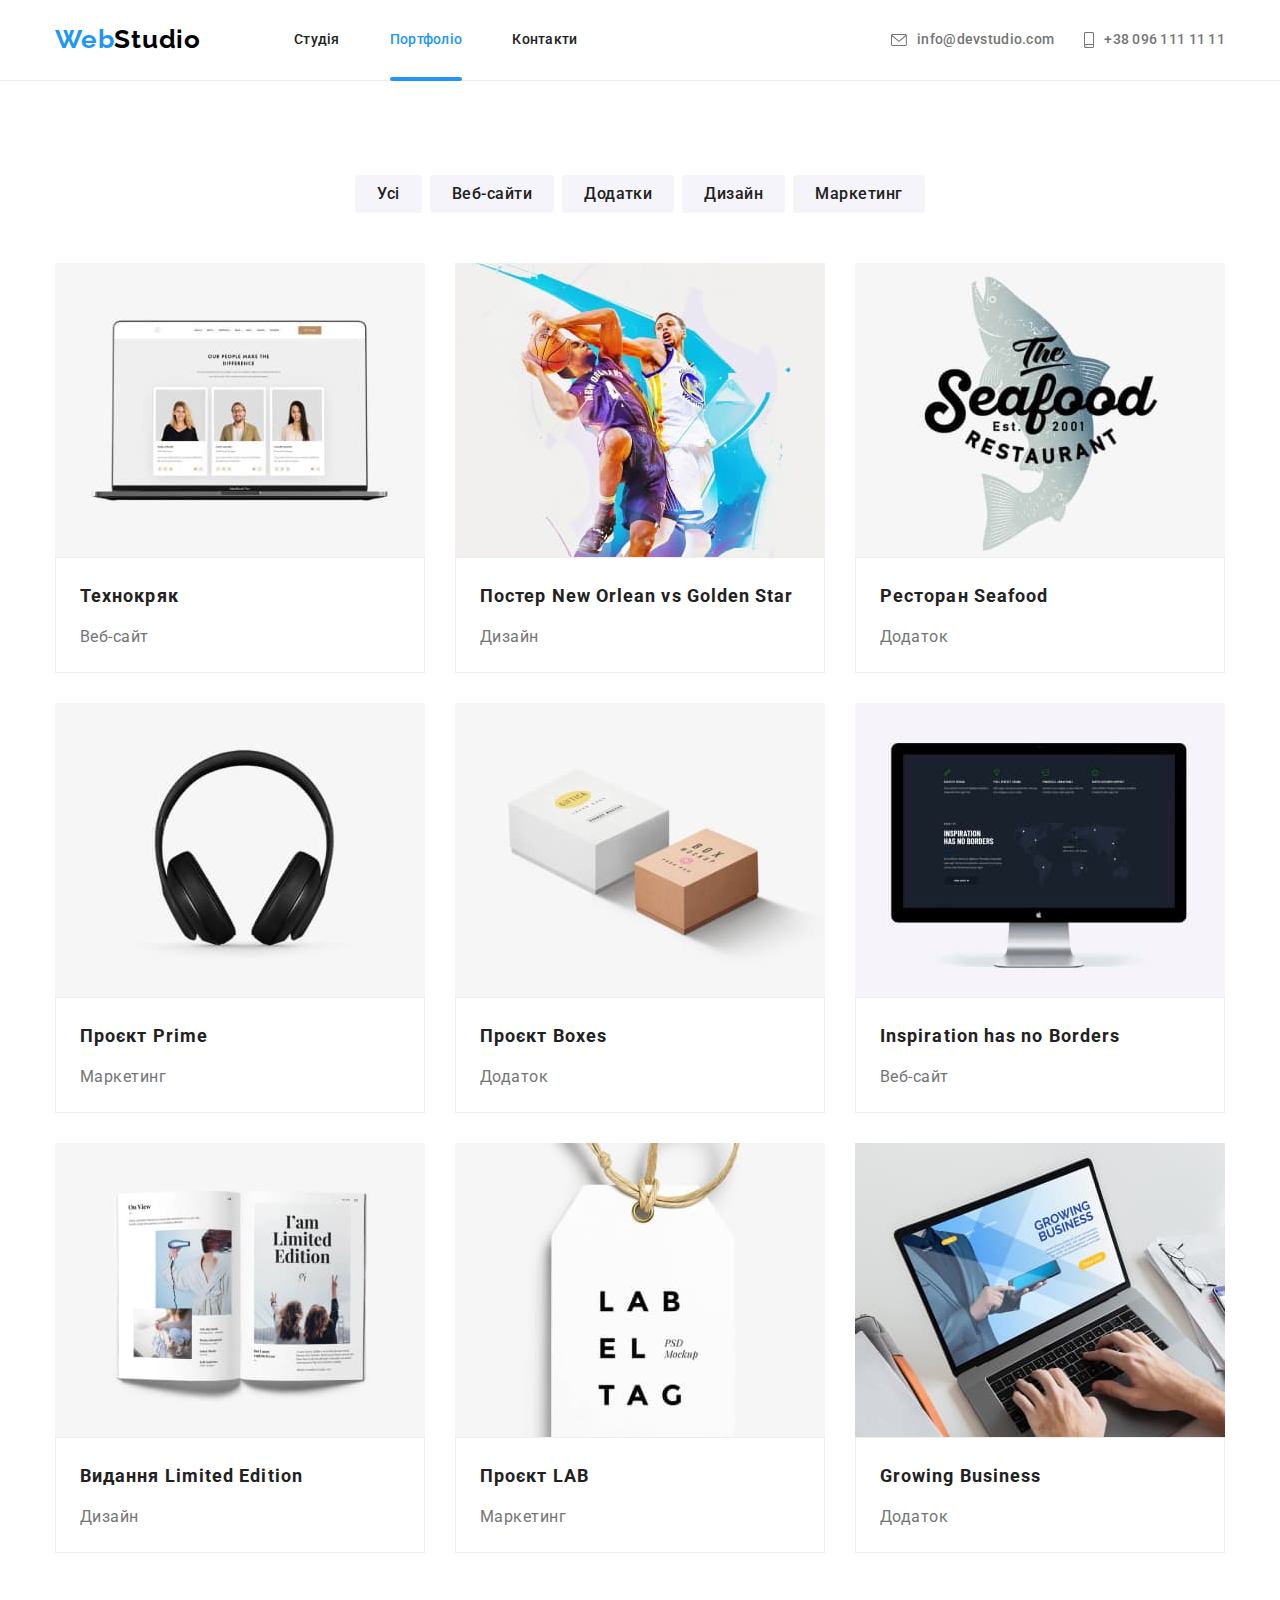
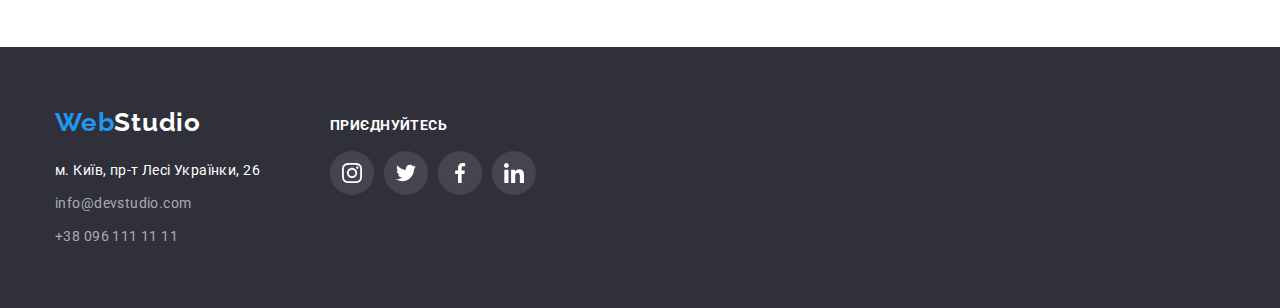
==== portfolio.html @ c122c5cc "mod-6" ====
<!DOCTYPE html>
<html lang="uk">
  <head>
    <meta charset="UTF-8" />
    <meta http-equiv="X-UA-Compatible" content="IE=edge" />
    <meta name="viewport" content="width=device-width, initial-scale=1.0" />
    <title>WebStudio</title>
    <link
      href="https://fonts.googleapis.com/css2?family=Raleway:wght@700&family=Roboto:wght@400;500;700;900&display=swap"
      rel="stylesheet"
    />
    <link
      rel="stylesheet"
      href="https://cdnjs.cloudflare.com/ajax/libs/modern-normalize/1.1.0/modern-normalize.min.css"
    />
    <link rel="stylesheet" href="./css/style.css" />
  </head>
  <body>
    <!-- navigation Шапка -->
    <header class="page-header">
      <div class="container main-nav">
        <nav class="main-nav">
          <a href="./index.html" class="logo">
            <span class="color-name">Web</span>Studio
          </a>

          <ul class="site-nav">
            <li class="item-li">
              <a href="./index.html" class="link">Студія</a>
            </li>
            <li class="item-li">
              <a href="./portfolio.html" class="link current active"
                >Портфоліо</a>
            </li>
            <li class="item-li"><a href="" class="link">Контакти</a></li>
          </ul>
        </nav>
        <ul class="contacts-up">
          <li class="item-li">
            <a class="contacts-mail" href="mailto:info@devstudio.com">
              <svg class="contacts-icon" width="16" height="12">
                <use href="./img/symbol-defs.svg#icon-envelope"></use>
              </svg>
              info@devstudio.com</a
            >
          </li>
          <li class="item-li">
            <a class="contacts-tel" href="tell:+380961111111">
              <svg class="contacts-icon" width="10" height="16">
                <use href="./img/symbol-defs.svg#icon-smartphone"></use>
              </svg>
              +38 096 111 11 11</a
            >
          </li>
        </ul>
      </div>
    </header>
    <main>
      <!-- Усі найменування -->
      <section class="portfolio-item">
        <div class="container">
          <h1 class="item-invise">Приклади робіт</h1>
          <ul class="button-item">
            <li class="working-button">
              <button class="working-prog">Усі</button>
            </li>
            <li class="working-button">
              <button class="working-prog">Веб-сайти</button>
            </li>
            <li class="working-button">
              <button class="working-prog">Додатки</button>
            </li>
            <li class="working-button">
              <button class="working-prog">Дизайн</button>
            </li>
            <li class="working-button">
              <button class="working-prog">Маркетинг</button>
            </li>
          </ul>

          <!-- Приклади робіт -->

          <ul class="workers-lt">
            <li class="workers-pos">
              <a href="">
                <div class="workers-top-wrap">
                  <img
                    src="./img/img-1-2.jpg"
                    alt="Веб-сайт Технокряк"
                    width="370"
                  />
                  <p class="workers-top-text">
                    Ресурс пропонує комплексні пропозиції з різним рівнем
                    функціоналу та сервісів. Все це дозволить відвідувачу
                    отримати вичерпні відомості про компанію чи приватну особу.
                  </p>
                </div>
                <div class="workers-text">
                  <h2 class="examples">Технокряк</h2>
                  <p class="examples-text">Веб-сайт</p>
                </div></a
              >
            </li>
            <li class="workers-pos">
              <a href="">
                <div class="workers-top-wrap">
                  <img
                    src="./img/img-2-2.jpg"
                    alt="Постер Новий орлеан проти Золотої зірки"
                    width="370"
                  />
                  <p class="workers-top-text">
                    Ресурс пропонує комплексні пропозиції з різним рівнем
                    функціоналу та сервісів. Все це дозволить відвідувачу
                    отримати вичерпні відомості про компанію чи приватну особу.
                  </p>
                </div>

                <div class="workers-text">
                  <h2 class="examples">Постер New Orlean vs Golden Star</h2>
                  <p class="examples-text">Дизайн</p>
                </div></a
              >
            </li>
            <li class="workers-pos">
              <a href="">
                <div class="workers-top-wrap">
                  <img
                    src="./img/img-3-2.jpg"
                    alt="Ресторан Seafood"
                    width="370"
                  />
                  <p class="workers-top-text">
                    Ресурс пропонує комплексні пропозиції з різним рівнем
                    функціоналу та сервісів. Все це дозволить відвідувачу
                    отримати вичерпні відомості про компанію чи приватну особу.
                  </p>
                </div>

                <div class="workers-text">
                  <h2 class="examples">Ресторан Seafood</h2>
                  <p class="examples-text">Додаток</p>
                </div></a
              >
            </li>
            <li class="workers-pos">
              <a href="">
                <div class="workers-top-wrap">
                  <img src="./img/img-4-2.jpg" alt="Проєкт Prime" width="370" />
                  <p class="workers-top-text">
                    Ресурс пропонує комплексні пропозиції з різним рівнем
                    функціоналу та сервісів. Все це дозволить відвідувачу
                    отримати вичерпні відомості про компанію чи приватну особу.
                  </p>
                </div>

                <div class="workers-text">
                  <h2 class="examples">Проєкт Prime</h2>
                  <p class="examples-text">Маркетинг</p>
                </div></a
              >
            </li>
            <li class="workers-pos">
              <a href="">
                <div class="workers-top-wrap">
                  <img src="./img/img-5-2.jpg" alt="Проєкт Boxes" width="370" />
                  <p class="workers-top-text">
                    Ресурс пропонує комплексні пропозиції з різним рівнем
                    функціоналу та сервісів. Все це дозволить відвідувачу
                    отримати вичерпні відомості про компанію чи приватну особу.
                  </p>
                </div>

                <div class="workers-text">
                  <h2 class="examples">Проєкт Boxes</h2>
                  <p class="examples-text">Додаток</p>
                </div></a
              >
            </li>
            <li class="workers-pos">
              <a href="">
                <div class="workers-top-wrap">
                  <img
                    src="./img/img-6-2.jpg"
                    alt="Веб-сайт Натхнення не має кордонів"
                    width="370"
                  />
                  <p class="workers-top-text">
                    Ресурс пропонує комплексні пропозиції з різним рівнем
                    функціоналу та сервісів. Все це дозволить відвідувачу
                    отримати вичерпні відомості про компанію чи приватну особу.
                  </p>
                </div>

                <div class="workers-text">
                  <h2 class="examples">Inspiration has no Borders</h2>
                  <p class="examples-text">Веб-сайт</p>
                </div></a
              >
            </li>
            <li class="workers-pos">
              <a href="">
                <div class="workers-top-wrap">
                   <img
                  src="./img/img-7-2.jpg"
                  alt="Обмежене Видання"
                  width="370"
                />
                <p class="workers-top-text">
                  Ресурс пропонує комплексні пропозиції з різним рівнем
                  функціоналу та сервісів. Все це дозволить відвідувачу
                  отримати вичерпні відомості про компанію чи приватну особу.
                </p>
                </div>
               
                <div class="workers-text">
                  <h2 class="examples">Видання Limited Edition</h2>
                  <p class="examples-text">Дизайн</p>
                </div></a
              >
            </li>
            <li class="workers-pos">
              <a href="">
                <div class="workers-top-wrap">
                  <img src="./img/img-8-2.jpg" alt="Проєкт ЛАБ" width="370" />
                  <p class="workers-top-text">
                    Ресурс пропонує комплексні пропозиції з різним рівнем
                    функціоналу та сервісів. Все це дозволить відвідувачу
                    отримати вичерпні відомості про компанію чи приватну особу.
                  </p>
                </div>
                
                <div class="workers-text">
                  <h2 class="examples">Проєкт LAB</h2>
                  <p class="examples-text">Маркетинг</p>
                </div></a
              >
            </li>
            <li class="workers-pos">
              <a href="">
                <div class="workers-top-wrap">
                   <img
                  src="./img/img-9-2.jpg"
                  alt="Додаток Зростаючий бізнес"
                  width="370"
                />
                <p class="workers-top-text">
                  Ресурс пропонує комплексні пропозиції з різним рівнем
                  функціоналу та сервісів. Все це дозволить відвідувачу
                  отримати вичерпні відомості про компанію чи приватну особу.
                </p>
                </div>
               
                <div class="workers-text">
                  <h2 class="examples">Growing Business</h2>
                  <p class="examples-text">Додаток</p>
                </div></a
              >
            </li>
          </ul>
        </div>
      </section>
    </main>

    <!-- Підвал -->
    <footer class="footer">
      <div class="container">
        <div class="address-wraper">
          <a href="./index.html" class="logo-down">
            <span class="color-name">Web</span>Studio
          </a>
          <!-- <div class="contacts-down"></div> -->
          <address class="address">
            <ul>
              <li class="address-list">
                <a
                  href="https://goo.gl/maps/CPtrU1FHBa2aNyZL9"
                  target="_blank"
                  rel="noopener noreferrer nofollow"
                  class="address-down"
                  >м. Київ, пр-т Лесі Українки, 26</a
                >
              </li>
              <li class="address-list">
                <a href="mailto:info@devstudio.com" lang="en" class="address"
                  >info@devstudio.com</a
                >
              </li>
              <li class="address-list">
                <a href="tel:+380961111111" class="address"
                  >+38 096 111 11 11</a
                >
              </li>
            </ul>
          </address>
        </div>
        <div class="soc-down">
          <p class="soc-name">приєднуйтесь</p>
          <ul class="workers-soc">
            <li class="workers-soc-list">
              <a href="" class="workers-soc-item bg-icon bg-icon-col">
                <svg class="workers-soc-icon" width="20" height="20">
                  <use href="./img/symbol-defs.svg#icon-instagram"></use>
                </svg>
              </a>
            </li>
            <li class="workers-soc-list">
              <a href="" class="workers-soc-item bg-icon bg-icon-col">
                <svg class="workers-soc-icon" width="20" height="20">
                  <use href="./img/symbol-defs.svg#icon-twitter"></use>
                </svg>
              </a>
            </li>
            <li class="workers-soc-list">
              <a href="" class="workers-soc-item bg-icon bg-icon-col">
                <svg class="workers-soc-icon" width="20" height="20">
                  <use href="./img/symbol-defs.svg#icon-facebook"></use>
                </svg>
              </a>
            </li>
            <li class="workers-soc-list">
              <a href="" class="workers-soc-item bg-icon bg-icon-col">
                <svg class="workers-soc-icon" width="20" height="20">
                  <use href="./img/symbol-defs.svg#icon-linkedin"></use>
                </svg>
              </a>
            </li>
          </ul>
        </div>
      </div>
    </footer>
  </body>
</html>
---- css/style.css ----
:root {
  --primary-text-color: #212121;
  --primary-text-color-logo: #000000;
  --primary-bg-color: #2f303a;
  --title-text-color: #ffffff;
  --title-bg-color: #f5f5f5;
  --accent-color: #2196f3;
  --header-bg: #ffffff;
  --text-footer: #757575;
  --border-color: #ececec;
  --portfolio-bg: #f5f4fa;
  --hero-gradient: linear-gradient(
    rgba(47, 48, 58, 0.4),
    rgba(47, 48, 58, 0.4)
  );
  --bg-portfolio-accent: rgba(33, 150, 243, 0.9);
  --icon: #afb1b8;
  --backdrop-color: rgba(0, 0, 0, 0.2);
  --bc-img-text: rgba(47, 48, 58, 0.8);
  --cubic-active: cubic-bezier(0.4, 0, 0.2, 1);
}
h1,
h2,
h3,
h4,
h5,
h6,
p {
  margin: 0;
  padding: 0;
}
img {
  display: block;
}
a {
  text-decoration: none;
}
/* .container {
  border: 1px solid blue;} */
/* Index html*/
body {
  color: var(--primary-text-color);
  background-color: var(--header-bg);
  font-family: Roboto, sans-serif;
  font-size: 14px;
  letter-spacing: 0.03em;
}
/* Logo */
.logo {
  padding-top: 24px;
  padding-bottom: 25px;

  color: var(--primary-text-color-logo);
  font-family: Raleway, serif;
  font-weight: 700;
  font-size: 26px;
  line-height: 1.19;
  letter-spacing: 0.03em;
  text-decoration-line: none;
}
.logo-down {
  color: var(--title-text-color);
  font-family: "Raleway";
  font-weight: 700;
  font-size: 26px;
  line-height: 1.19;
  letter-spacing: 0.03em;
  text-decoration: none;
}

.color-name {
  color: var(--accent-color);
}
/* header */
.container {
  margin-left: auto;
  margin-right: auto;
  width: 1200px;
  padding-left: 15px;
  padding-right: 15px;
}
.page-header {
  background-color: var(--header-bg);
  border-bottom: 1px solid var(--border-color);
  /* position: fixed;
  top: 0;
  right: 0;
  left: 0; */
}
/* Герой */
.hero-color {
  background-image: var(--hero-gradient), url(../img/Img-10.jpg);
  background-color: var(--primary-bg-color);
  background-repeat: no-repeat;
  background-position: center;
  background-size: cover;
  max-width: 1600px;
  margin: 0 auto;
  padding: 200px 0;
}
.hero-color-text {
  color: var(--title-text-color);
  font-weight: 900;
  font-size: 44px;
  line-height: 1.36;
  text-align: center;
  letter-spacing: 0.06em;
  text-transform: uppercase;
  margin: 0 auto;
  padding: 0;
  margin-bottom: 30px;
  width: 696px;
}

/* точки */
ul {
  list-style: none;
  margin: 0;
  padding: 0;
}
/* site nav */
.site-nav {
  display: flex;
  margin-left: 93px;
}
.site-nav .item-li:not(:last-child) {
  margin-right: 50px;
}
.site-nav .link {
  display: block;
  padding-top: 32px;
  padding-bottom: 32px;

  color: var(--primary-text-color);
  font-weight: 500;
  line-height: 1.14;
  letter-spacing: 0.02em;
  text-decoration-line: none;
  transition: color 250ms var(--cubic-active);
}
.main-nav {
  display: flex;
  align-items: center;
}
.contacts-up {
  display: flex;
  padding-top: 32px;
  padding-bottom: 32px;
  margin-left: auto;
}
.contacts-up .item-li + .item-li {
  margin-left: 30px;
}
.contacts-icon {
  fill: currentColor;
}
.site-nav .link.current {
  color: var(--accent-color);
}
.site-nav .link:hover,
.site-nav .link:focus {
  color: var(--accent-color);
}
.link {
  position: relative;
}
.active::after {
  content: "";
  position: absolute;
  width: 100%;
  height: 4px;
  left: 0;
  top: 77px;

  background: var(--accent-color);
  border-radius: 2px;
}
.services {
  padding-bottom: 94px;
}
.section-title {
  color: var(--primary-text-color);
  font-size: 36px;
  line-height: 1.16;
  text-align: center;
  letter-spacing: 0.03em;
  margin-bottom: 50px;
}
.section.no-padding {
  padding-top: 0;
  padding-bottom: 0;
}
.advantages {
  padding-top: 94px;
  padding-bottom: 94px;
}
/* Main */
.title {
  line-height: 1.14;
  letter-spacing: 0.03em;
  text-transform: uppercase;
}
.title-own {
  font-weight: 400;
  line-height: 1.71;
  letter-spacing: 0.03em;
  color: var(--text-footer);
}
.section-comand {
  font-size: 36px;
  line-height: 1.16;
  text-align: center;
  letter-spacing: 0.03em;
  margin-bottom: 50px;
}
.comand-position {
  display: flex;
  justify-content: space-between;
}
.team-list-pos {
  box-shadow: 0px 1px 3px rgba(0, 0, 0, 0.12), 0px 1px 1px rgba(0, 0, 0, 0.14),
    0px 2px 1px rgba(0, 0, 0, 0.2);
  border-radius: 0px 0px 4px 4px;
  background-color: var(--header-bg);
}
/* .team-img-pos {

} */
.team-write {
  padding-top: 30px;
  padding-bottom: 30px;
}
/* Workers */
.workers {
  font-weight: 500;
  font-size: 16px;
  line-height: 1.18;
  text-align: center;
  letter-spacing: 0.03em;
  margin-bottom: 9px;
}
.workers-list {
  font-weight: 400;
  font-size: 16px;
  line-height: 1.18;
  text-align: center;
  letter-spacing: 0.03em;
  color: var(--text-footer);
  margin-bottom: 16px;
}
.team-list {
  padding-top: 94px;
  padding-bottom: 94px;
  background-color: var(--portfolio-bg);
}

.workers-soc {
  display: flex;
  justify-content: center;
  gap: 10px;
}
.workers-soc-list {
  width: 44px;
  height: 44px;
}
.workers-soc-item {
  width: 100%;
  height: 100%;
  border-radius: 50%;
  background-color: var(--title-text-color);
  display: flex;
  align-items: center;
  justify-content: center;
  color: var(--icon);
  transition: color 250ms var(--cubic-active),
    background-color 250ms var(--cubic-active);
}
.workers-soc-icon {
  fill: currentColor;
}
.workers-soc-item:hover,
.workers-soc-item:focus {
  background-color: var(--accent-color);
  color: var(--title-text-color);
}

/* Контакти */
.contacts-up {
  font-weight: 500;
  line-height: 1.14;
  letter-spacing: 0.02em;
}
.contacts-tel,
.contacts-mail {
  color: var(--text-footer);
  text-decoration-line: none;
  display: flex;
  align-items: center;
  gap: 10px;
  transition: color 250ms var(--cubic-active);
}
.contacts-mail:hover,
.contacts-mail:focus {
  color: var(--accent-color);
}
.contacts-tel:hover,
.contacts-tel:focus {
  color: var(--accent-color);
}
.contacts-down .mail {
  color: rgba(255, 255, 255, 0.6);
}
.contacts-down .tell {
  color: rgba(255, 255, 255, 0.6);
}
/* feature-list */
ul.feature-list {
  margin: 0;
  padding: 0;
  display: flex;
  justify-content: space-between;
}
.feature-list-item:not(:last-child) {
  max-width: 270px;
  width: 100%;
  margin-right: 30px;
}
.feature-icon {
  display: flex;
  justify-content: center;
  align-items: center;
  /* width: 270px; */
  height: 120px;
  background-color: var(--portfolio-bg);
  border-radius: 4px;
  margin-bottom: 30px;
}
.title-name {
  margin-bottom: 10px;
  font-size: 14px;
}
p.title-own {
  margin: 0;
  padding: 0;
}
.feature-list,
.title {
  color: var(--primary-text-color);
}
/* Усі найменування */
.working-prog {
  background-color: var(--portfolio-bg);
  color: var(--primary-text-color);
  font-family: "Roboto";
  font-weight: 500;
  font-size: 16px;
  line-height: calc(26 / 16);
  text-align: center;
  letter-spacing: 0.03em;
  border-radius: 4px;
  margin: 0 auto;
  border: none;
  display: block;
  padding: 6px 22px;
  transition: color 250ms var(--cubic-active),
    background-color 250ms var(--cubic-active),
    box-shadow 250ms var(--cubic-active);
}
/* приклади робіт */
.examples {
  font-weight: 700;
  font-size: 18px;
  line-height: 2;
  letter-spacing: 0.06em;
  color: var(--primary-text-color);
}
.examples-text {
  font-style: normal;
  font-size: 16px;
  line-height: 1.87;
  letter-spacing: 0.03em;
  color: var(--text-footer);
  margin-top: 8px;
}
.work-lis {
  display: flex;
  justify-content: space-between;
}
.work-list-img {
  position: relative;
}
.work-img-text {
  min-width: 370px;
  position: absolute;
  bottom: 0;

  background-color: var(--bc-img-text);
  color: var(--title-text-color);
  font-weight: 700;
  font-size: 14px;
  line-height: calc(16 / 14);
  text-align: center;
  letter-spacing: 0.03em;
  text-transform: uppercase;
  padding: 27px 0;
}
/* button */
.button-pay {
  color: var(--title-text-color);
  background-color: var(--accent-color);
  font-weight: 700;
  font-size: 16px;
  line-height: 1.87;
  text-align: center;
  letter-spacing: 0.06em;
  display: block;
  margin: 0 auto;
  border: none;
  padding: 10px 32px;
  box-shadow: 0px 4px 4px rgba(0, 0, 0, 0.15);
  transition: background-color 250ms cubic-bezier(0.4, 0, 0.2, 1);
}
.button-pay:hover,
.button-pay:focus {
  background-color: #188ce8;
}
button {
  border-radius: 4px;
  cursor: pointer;
}
.button-item {
  color: var(--primary-text-color);
  font-weight: 500;
  font-size: 16px;
  line-height: 1.62;
  text-align: center;
  letter-spacing: 0.03em;
  display: flex;
  justify-content: center;
  margin-bottom: 50px;
}
.working-button:not(:last-child) {
  margin-right: 8px;
}

/* Portfolio html */
.portfolio-item {
  padding-top: 94px;
  padding-bottom: 94px;
}
.workers-lt {
  display: flex;
  flex-wrap: wrap;
  gap: 30px;
}
.workers-pos:hover .workers-top-text,
.workers-pos:focus .workers-top-text {
  transform: translateY(0);
}
.workers-top-wrap {
  position: relative;
  overflow: hidden;
}
.workers-top-text {
  position: absolute;
  top: 0;
  font-size: 18px;
  line-height: 1.56;
  letter-spacing: 0.03em;
  color: var(--title-text-color);
  padding: 63px 24px;
  background-color: var(--bg-portfolio-accent);
  height: 100%;
  transform: translateY(100%);
  transition: transform 250ms var(--cubic-active);
}
.workers-text {
  background: var(--header-bg);
  border-top: 0;
  border: 1px solid #eeeeee;
  padding: 20px 24px;
}
.workers-pos {
  transition: box-shadow 250ms var(--cubic-active);
}
/* .item{
    display: none;
} */
.item-invise {
  position: absolute;
  width: 1px;
  height: 1px;
  margin: -1px;
  border: 0;
  padding: 0;

  white-space: nowrap;
  clip-path: inset(100%);
  clip: rect(0 0 0 0);
  overflow: hidden;
}
.working-prog:hover,
.working-prog:focus {
  color: var(--title-text-color);
  background-color: var(--accent-color);
  box-shadow: 0px 3px 1px rgba(0, 0, 0, 0.1), 0px 1px 2px rgba(0, 0, 0, 0.08),
    0px 2px 2px rgba(0, 0, 0, 0.12);
}
.workers-pos:hover,
.workers-pos:focus {
  box-shadow: 0px 1px 1px rgba(0, 0, 0, 0.12), 0px 4px 4px rgba(0, 0, 0, 0.06),
    1px 4px 6px rgba(0, 0, 0, 0.16);
}
/* ----------------Постійні клієнти----------------- */
.clients {
  padding-top: 94px;
  padding-bottom: 94px;
}
.clients-list {
  display: flex;
  justify-content: center;
  gap: 30px;
}
.clients-link {
  width: 100%;
  height: 100%;
  display: flex;
  border: 1px solid var(--icon);
  border-radius: 4px;
  justify-content: center;
  align-items: center;
  color: var(--icon);
  transition: color 250ms var(--cubic-active), border 250ms var(--cubic-active);
}
.clients-item {
  width: 170px;
  height: 92px;
}
.clients-icon {
  fill: currentColor;
}
.clients-link:hover,
.clients-link:focus {
  border: 1px solid var(--accent-color);
  color: var(--accent-color);
}

/*  footer  */
.footer {
  background-color: #2f303a;
  padding-top: 60px;
  padding-bottom: 60px;
}
.address-down {
  text-decoration-line: none;
  color: var(--title-text-color);
  font-size: 14px;
  line-height: 24px;
  letter-spacing: 0.03em;
}
.address {
  text-decoration-line: none;
  color: rgba(255, 255, 255, 0.6);
  font-family: inherit;
  font-style: normal;
  line-height: calc(24 / 14);
  letter-spacing: 0.03em;
  margin-top: 20px;
  transition: color 250ms var(--cubic-active);
}
.address:hover,
.address:focus {
  color: var(--accent-color);
}
.address-list:not(:last-child) {
  margin-bottom: 9px;
}
.soc-name {
  font-weight: 700;
  font-size: 14px;
  line-height: calc(14 / 16);
  letter-spacing: 0.03em;
  text-transform: uppercase;
  color: var(--title-text-color);
  margin-top: 12px;
  margin-bottom: 20px;
}
.footer .container {
  display: flex;
  gap: 70px;
}
.bg-icon {
  background: rgba(255, 255, 255, 0.1);
}
.bg-icon-col {
  color: var(--title-text-color);
}

.backdrop {
  position: fixed;
  top: 0;
  width: 100%;
  height: 100%;
  background-color: var(--backdrop-color);
  transition: opacity 250ms cubic-bezier(0.4, 0, 0.2, 1),
    visibility 250ms cubic-bezier(0.4, 0, 0.2, 1);
}
.modal {
  padding: 40px;
  width: 528px;
  min-height: 581px;
  left: 50%;
  top: 50%;
  background-color: var(--header-bg);
  border-radius: 4px;
  position: absolute;
  transform: translate(-50%, -50%);
  box-shadow: 0px 1px 3px rgba(0, 0, 0, 0.12), 0px 1px 1px rgba(0, 0, 0, 0.14),
    0px 2px 1px rgba(0, 0, 0, 0.2);
  transition: opacity 250ms var(--cubic-active),
    transform 250ms var(--cubic-active);
}
.modal-close {
  position: absolute;
  right: 8px;
  top: 8px;
  width: 30px;
  height: 30px;
  border: 1px solid var(--icon);
  border-radius: 50%;
  background-color: transparent;
  cursor: pointer;
}

.modal-close:hover .modal-close-icon,
.modal-close:focus .modal-close-icon {
  fill: var(--accent-color);
}
.modal-close-icon {
  transition: fill 250ms var(--cubic-active);
}

.backdrop.is-hidden .modal {
  transform: translate(-50%, -50%) scale(0.8);
}

.is-hidden {
  opacity: 0;
  visibility: hidden;
  pointer-events: none;
}
.modal-form-title {
  font-weight: 700;
  font-size: 20px;
  line-height: calc(23 / 20);
  text-align: center;
  letter-spacing: 0.03em;
  color: var(--primary-text-color);
  margin-bottom: 12px;
}
.signup-label {
  margin-bottom: 4px;

  font-size: 12px;
  line-height: calc(14 / 12);
  letter-spacing: 0.01em;
  color: var(--text-footer);
}
.input-list {
  margin-bottom: 10px;
  position: relative;
}
.input-list.coment {
  margin-bottom: 20px;
}
.form-input {
  width: 100%;
  border: 1px solid rgba(33, 33, 33, 0.2);
  border-radius: 4px;
  outline: none;
  padding: 12px 42px;
  transition: border 250ms var(--cubic-active);
}
.input-icon {
  position: absolute;
  top: 50%;
  left: 12px;
  transform: translateY(-50%);
  transition: fill 250ms var(--cubic-active);
}
.modal-button {
  color: var(--title-text-color);
  background-color: var(--accent-color);
  border: none;
  padding: 10px 52px;
  box-shadow: 0px 4px 4px rgba(0, 0, 0, 0.15);
  border-radius: 4px;
  transition: background-color 250ms var(--cubic-active);

  font-weight: 700;
  font-size: 16px;
  line-height: calc(30 / 16);
  display: block;
  letter-spacing: 0.06em;
  margin-left: auto;
  margin-right: auto;
}
.modal-button:hover,
.modal-button:focus {
  background-color: var(--bg-portfolio-accent);
}
.input-message {
  width: 100%;
  height: 120px;
  resize: none;
  outline: none;
  padding: 12px 16px;
  font-weight: 400;
  font-size: 12px;
  line-height: 14px;
  letter-spacing: 0.01em;
  border: 1px solid rgba(33, 33, 33, 0.2);
  border-radius: 4px;
  transition: border 250ms var(--cubic-active);
}
.modal-field {
  margin-bottom: 30px;
  display: flex;
  justify-content: center;
  /* position: relative; */
}
.style-privacy {
  line-height: calc(24 / 14);
  letter-spacing: 0.03em;
  color: var(--text-footer);
  display: flex;
  align-items: center;
}
.style-privacy::before {
  content: "";
  width: 16px;
  height: 15px;
  border: 2px solid var(--primary-text-color);
  border-radius: 2px;
  margin-right: 8px;
  /* position: absolute;
  top: 50%;
  left: 10px;
  transform: translateY(-50%); */
  transition: background-color 250ms var(--cubic-active);
}

.modal-check:checked + .style-privacy::before {
  background-color: var(--accent-color);
  border: none;
  background-image: url(../img/icon-check.svg);
  background-position: center;
  background-repeat: no-repeat;
}

.conditions {
  text-decoration: underline;
  color: var(--accent-color);
  margin-left: 5px;
}
.form-input:hover,
.form-input:focus-within {
  border: 1px solid var(--accent-color);
}
.form-input:hover + .input-icon,
.form-input:focus-within + .input-icon {
  fill: var(--accent-color);
}

.input-message:hover,
.input-message:focus-within {
  border: 1px solid var(--accent-color);
}
.sub-button {
  background-color: var(--accent-color);
  padding: 10px 28px;
  margin-left: 12px;
  font-weight: 700;
  font-size: 16px;
  line-height: calc(30 / 16);
  display: flex;
  align-items: center;
  text-align: center;
  letter-spacing: 0.06em;
  box-shadow: 0px 4px 4px rgba(0, 0, 0, 0.15);
  border-radius: 4px;
  border: none;
  color: var(--title-text-color);
}
.sub-button:hover,
.sub-button:focus{
  background-color: var(--bg-portfolio-accent);
  transition: background-color 250ms var(--cubic-active);
}
.sub-icon {
  margin-left: 10px;
  fill: var(--title-text-color);
}
.subs-text {
  margin-top: 15px;
  margin-bottom: 20px;
  font-weight: 700;
  font-size: 14px;
  line-height: calc(16 / 14);
  letter-spacing: 0.03em;
  text-transform: uppercase;
  color: var(--title-text-color);
}
.email-subscribe {
  width: 570px;
}
.sub-input {
  width: 100%;
  padding: 15px 16px;
  background-color: var(--primary-bg-color);
  border: 1px solid rgba(255, 255, 255, 0.3);
  box-shadow: 0px 4px 4px rgba(0, 0, 0, 0.15);
  border-radius: 4px;
  outline: none;
  color: rgba(255, 255, 255, 0.6);
}
.input-sub {
  display: flex;
}
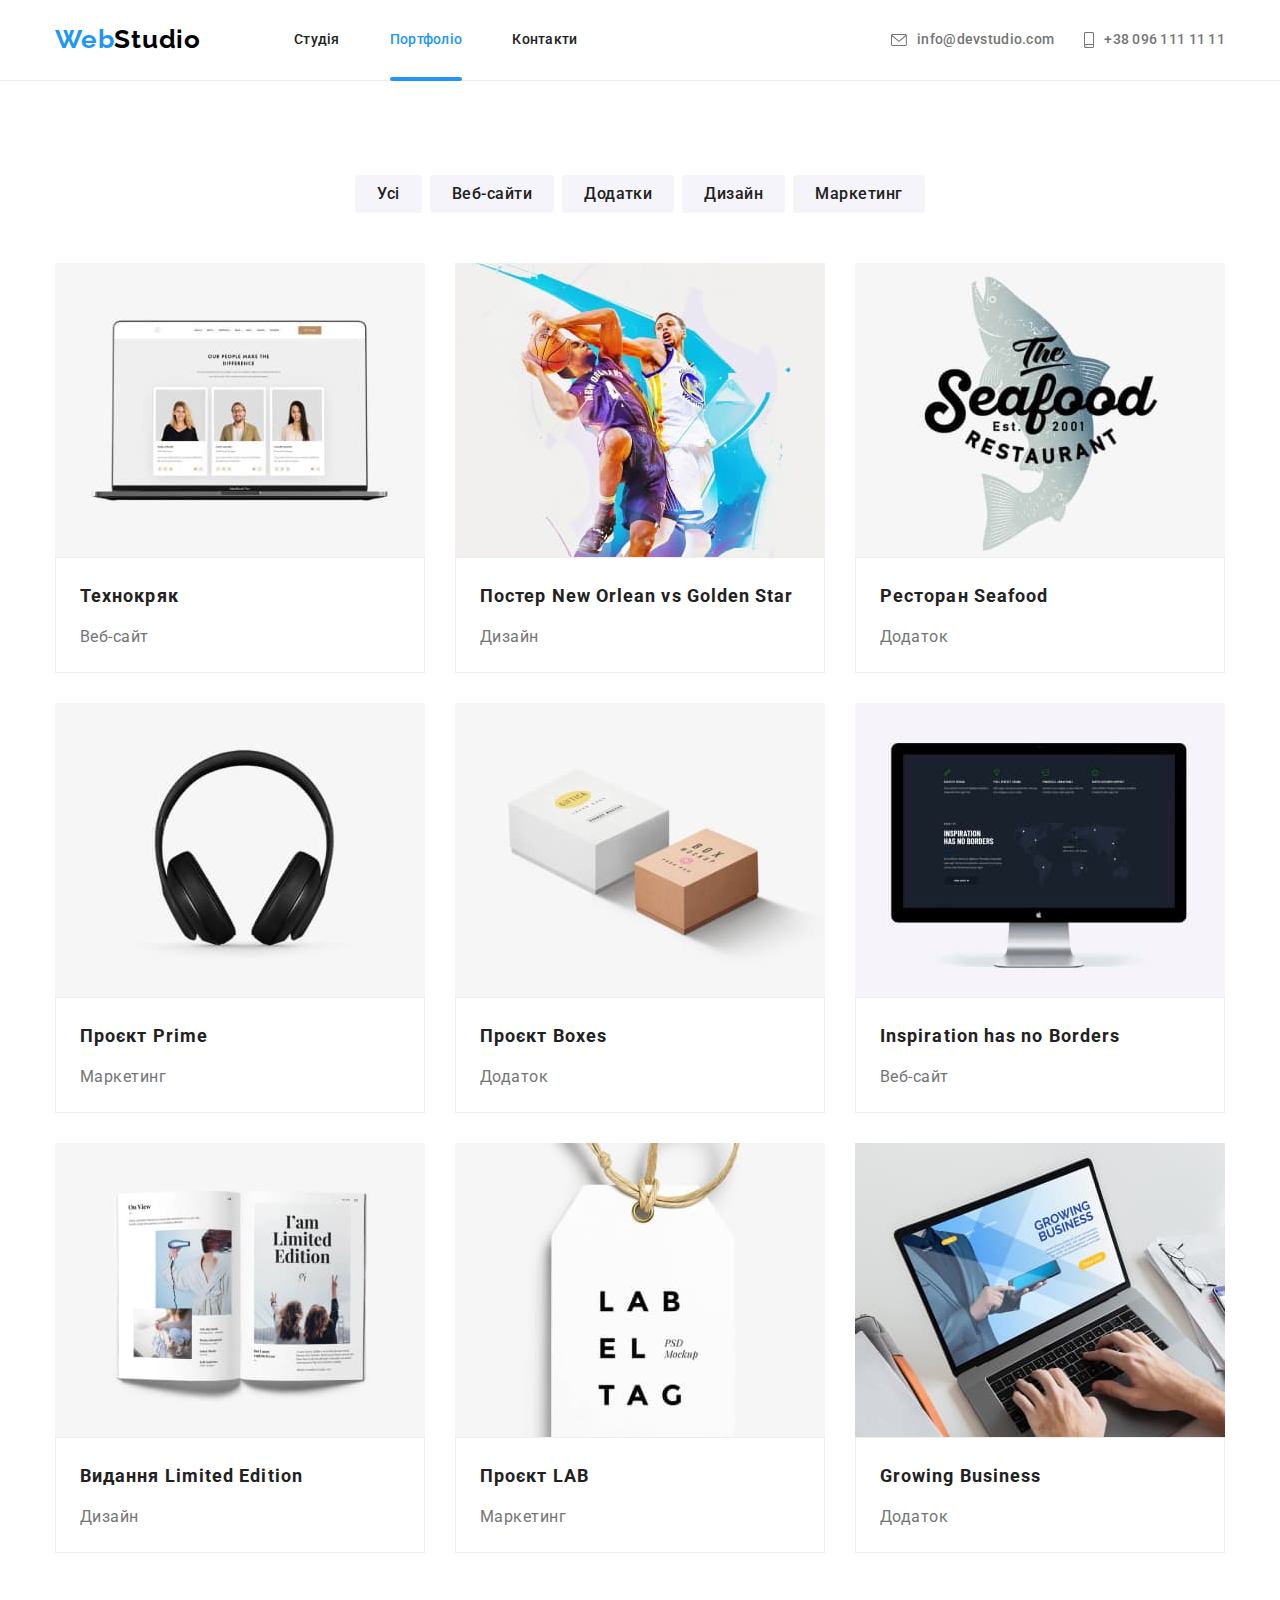
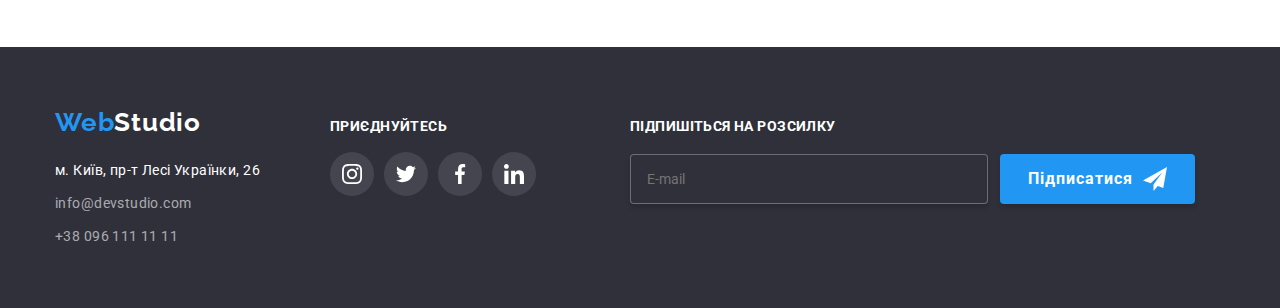
==== commit d8861395: "mod-6" ====
--- a/portfolio.html
+++ b/portfolio.html
@@ -327,6 +327,26 @@
             </li>
           </ul>
         </div>
+        <div class="email-subscribe">
+          <p class="subs-text">Підпишіться на розсилку</p>
+
+          <form class="input-sub">
+            <input
+              class="sub-input"
+              type="email"
+              name="user-sub"
+              placeholder="E-mail"
+              id="user-sub"
+            />
+
+            <button class="sub-button" type="button">
+              Підписатися
+              <svg class="sub-icon" width="24" height="24">
+                <use href="./img/symbol-defs.svg#icon-send"></use>
+              </svg>
+            </button>
+          </form>
+        </div>
       </div>
     </footer>
   </body>
--- a/css/style.css
+++ b/css/style.css
@@ -575,6 +575,12 @@
 .address-list:not(:last-child) {
   margin-bottom: 9px;
 }
+.address-wraper{
+  margin-right: 70px;
+}
+.soc-down{
+  margin-right: 94px;
+}
 .soc-name {
   font-weight: 700;
   font-size: 14px;
@@ -582,12 +588,12 @@
   letter-spacing: 0.03em;
   text-transform: uppercase;
   color: var(--title-text-color);
-  margin-top: 12px;
+
   margin-bottom: 20px;
 }
 .footer .container {
   display: flex;
-  gap: 70px;
+  align-items: baseline;
 }
 .bg-icon {
   background: rgba(255, 255, 255, 0.1);
@@ -621,6 +627,9 @@
     transform 250ms var(--cubic-active);
 }
 .modal-close {
+  display: flex;
+  justify-content: center;
+  align-items: center;
   position: absolute;
   right: 8px;
   top: 8px;
@@ -667,6 +676,7 @@
   color: var(--text-footer);
 }
 .input-list {
+  margin-top: 4px;
   margin-bottom: 10px;
   position: relative;
 }
@@ -727,6 +737,7 @@
   margin-bottom: 30px;
   display: flex;
   justify-content: center;
+  align-items: center;
   /* position: relative; */
 }
 .style-privacy {
@@ -802,7 +813,7 @@
   fill: var(--title-text-color);
 }
 .subs-text {
-  margin-top: 15px;
+
   margin-bottom: 20px;
   font-weight: 700;
   font-size: 14px;
@@ -811,11 +822,11 @@
   text-transform: uppercase;
   color: var(--title-text-color);
 }
-.email-subscribe {
+/* .email-subscribe {
   width: 570px;
-}
+} */
 .sub-input {
-  width: 100%;
+  width: 358px;
   padding: 15px 16px;
   background-color: var(--primary-bg-color);
   border: 1px solid rgba(255, 255, 255, 0.3);
